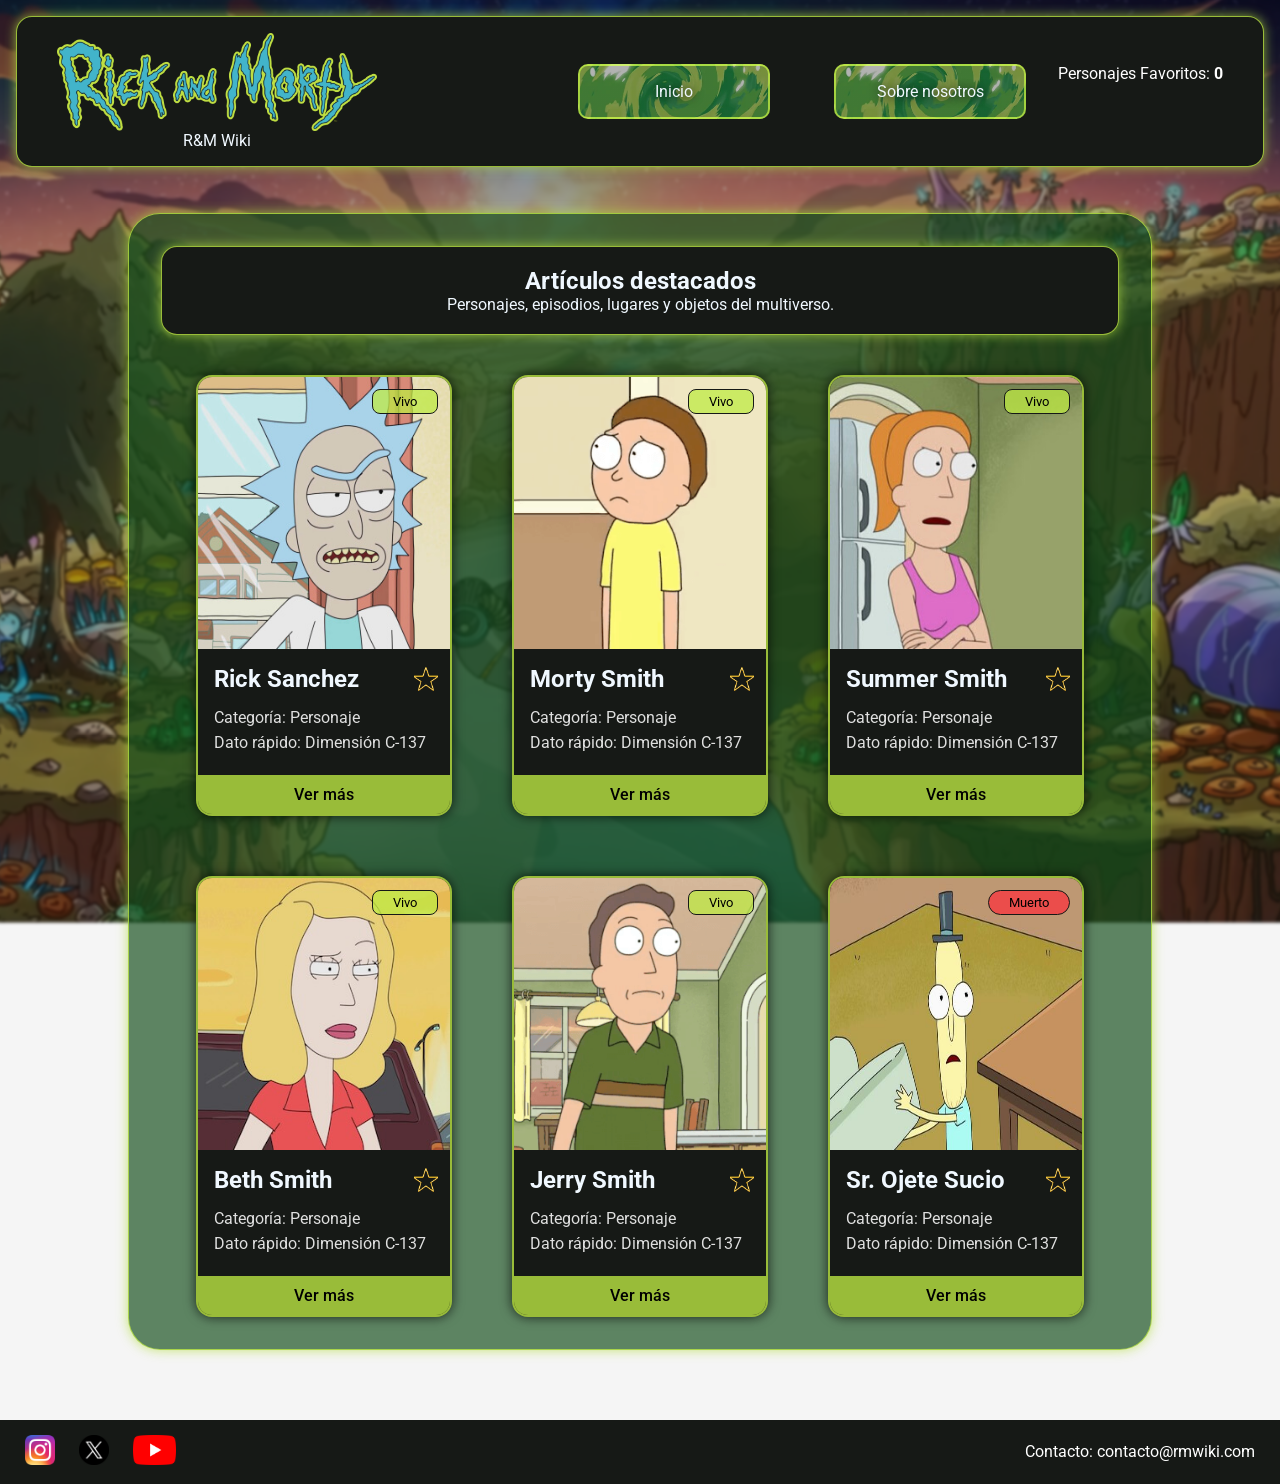
==== index.html @ f997846f "Boton de favoritos estilizado" ====
<!doctype html>
<html lang="es">

<head>
  <meta charset="utf-8" />
  <meta name="viewport" content="width=device-width, initial-scale=1" />
  <title>R&M Wiki | Inicio</title>
  <link rel="stylesheet" href="css/styles.css" />

  <link rel="preconnect" href="https://fonts.googleapis.com">
  <link rel="preconnect" href="https://fonts.gstatic.com" crossorigin>
  <link href="https://fonts.googleapis.com/css2?family=Roboto:wght@300;400;500;700&display=swap" rel="stylesheet">
</head>

<body>
  <header class="site-header">
    <a class="brand" href="index.html">
      <img class="brand__logo" src="media/logo.png">
      <span class="brand__name">R&M Wiki</span>
    </a>

    <nav class="site-nav">
      <a class="site-nav__link" href="index.html">Inicio</a>
      <a class="site-nav__link" href="sobre_nosotros.html">Sobre nosotros</a>
      <p class="contador">Personajes Favoritos: <strong id="contador-favoritos">0</strong></p>
    </nav>
  </header>

  <main class="container">
    <section class="page-hero">
      <h1 class="page-hero__title">Artículos destacados</h1>
      <p class="page-hero__subtitle">Personajes, episodios, lugares y objetos del multiverso.</p>
    </section>

    <section class="grid">
      <!-- TARJETA (1 ejemplo). Duplicar hasta tener 5 -->
      <article class="card">
        <div class="card_header">
          <img class="card__img" src="../media/1.jpeg" alt="Imagen del artículo" />
          <p class="vivo">Vivo</p>
        </div>

        <div class="card__body">

          <div class="card_body_header">
            <h2 class="card__title">Rick Sanchez</h2>
            <button class="btn-favo" type="button"></button>
          </div>
          <p class=" card__meta">Categoría: Personaje</p>
          <p class="card__meta">Dato rápido: Dimensión C-137</p>

          <a class="btn btn-detalle" href="detalle.html" data-id="1">Ver más</a>
        </div>
      </article>

      <article class="card">
        <div class="card_header">
          <img class="card__img" src="../media/2.png" alt="Imagen del artículo" />
          <p class="vivo">Vivo</p>
        </div>

        <div class="card__body">

          <div class="card_body_header">
            <h2 class="card__title">Morty Smith</h2>
            <button class="btn-favo" type="button"></button>
          </div>

          <p class="card__meta">Categoría: Personaje</p>
          <p class="card__meta">Dato rápido: Dimensión C-137</p>

          <a class="btn btn-detalle" href="detalle.html" data-id="2">Ver más</a>
        </div>
      </article>

      <article class="card">
        <div class="card_header">
          <img class="card__img" src="../media/3.jpeg" alt="Imagen del artículo" />
          <p class="vivo">Vivo</p>
        </div>
        <div class="card__body">

          <div class="card_body_header">
            <h2 class="card__title">Summer Smith</h2>
            <button class="btn-favo" type="button"></button>
          </div>
          <p class="card__meta">Categoría: Personaje</p>
          <p class="card__meta">Dato rápido: Dimensión C-137</p>

          <a class="btn btn-detalle" href="detalle.html" data-id="3">Ver más</a>
        </div>
      </article>

      <article class="card">
        <div class="card_header">
          <img class="card__img" src="../media/4.jpeg" alt="Imagen del artículo" />
          <p class="vivo">Vivo</p>
        </div>
        <div class="card__body">

          <div class="card_body_header">
            <h2 class="card__title">Beth Smith</h2>
            <button class="btn-favo" type="button"></button>
          </div>
          <p class="card__meta">Categoría: Personaje</p>
          <p class="card__meta">Dato rápido: Dimensión C-137</p>

          <a class="btn btn-detalle" href="detalle.html" data-id="4">Ver más</a>
        </div>
      </article>

      <article class="card">
        <div class="card_header">
          <img class="card__img" src="../media/5.png" alt="Imagen del artículo" />
          <p class="vivo">Vivo</p>
        </div>

        <div class="card__body">

          <div class="card_body_header">
            <h2 class="card__title">Jerry Smith</h2>
            <button class="btn-favo" type="button"></button>
          </div>
          <p class="card__meta">Categoría: Personaje</p>
          <p class="card__meta">Dato rápido: Dimensión C-137</p>

          <a class="btn btn-detalle" href="detalle.html" data-id="5">Ver más</a>
        </div>
      </article>

      <article class="card">
        <div class="card_header">
          <img class="card__img" src="../media/6.jpg" alt="Imagen del artículo" />
          <p class="muerto">Muerto</p>
        </div>

        <div class="card__body">

          <div class="card_body_header">
            <h2 class="card__title">Sr. Ojete Sucio</h2>
            <button class="btn-favo" type="button"></button>
          </div>
          <p class="card__meta">Categoría: Personaje</p>
          <p class="card__meta">Dato rápido: Dimensión C-137</p>

          <a class="btn btn-detalle" href="detalle.html" data-id="6">Ver más</a>
        </div>
      </article>
    </section>
  </main>

  <footer class="site-footer">
    <div class="site-footer__links">
      <a href="https://instagram.com/rmwiki" class="site-footer__link">
        <img src="media/instagram.png" alt="Instagram">
      </a>
      <a href="#" class="site-footer__link">
        <img src="media/x.png" alt="X">
      </a>
      <a href="https://youtube.com/rmwiki" class="site-footer__link">
        <img src="media/youtube.png" alt="YouTube">
      </a>
    </div>
    <a class="site-footer__text" href="mailto:contacto@rmwiki.com">Contacto: contacto@rmwiki.com</a>
  </footer>
  <script src="script.js"></script>

</body>

</html>
---- css/styles.css ----
/* =========================
    ESTILOS GENERALES
   ========================= */

* {
  margin: 0;
  padding: 0;
  box-sizing: border-box;
}

body {
  display: flex;
  flex-direction: column;

  font-family: 'Roboto', sans-serif;
  background: #f5f5f5;
  color: aliceblue;
}

body::before {
  /* TODO: Aprender que son las 3 propiedades abajo */
  content: "";
  position: fixed;
  inset: 0;
  z-index: -1;

  background-image: linear-gradient(rgba(0, 0, 0, 0.35), rgba(0, 0, 0, 0.35)),
    url("../media/bg-2.jpg");

  background-size: cover;
  background-position: center;

  filter: blur(1.5px);
  transform: scale(1.05);
}

html,
body {
  height: 100%;
}

main {
  flex: 1;
}

.container {
  width: 80%;
  margin: 30px auto;
  background-color: #154e1dad;
  border: 0.1rem solid #bfeb44c6;
  box-shadow: 0px 0px 0.75rem #b4de42bc;

  border-radius: 2rem;
  padding: 2rem;
}

/* =========================
    HEADER / MENU
   ========================= */
.site-header {
  display: flex;
  justify-content: space-between;
  align-items: center;

  background-color: #161916;
  color: white;

  margin: 1rem;
  padding: 1rem 2.5rem;

  border: 0.1rem solid #bfeb44c6;
  box-shadow: 0px 0px 0.75rem #b4de42bc;
  border-radius: 1rem;
}

.brand {
  display: flex;
  flex-direction: column;
  justify-content: center;
  align-items: center;
  text-decoration: none;
  color: aliceblue;

}

.brand__logo:hover {
  transform: rotate(2deg);
}

.brand__logo {
  transition: transform 1s ease;
  width: 20rem;
}

.site-nav {
  display: flex;
  flex-direction: row;

  color: white;
  text-decoration: none;
}

.site-nav a {
  display: flex;
  justify-content: center;

  padding: 1rem 2rem;
  margin-inline: 2rem;
  width: 12rem;

  background-image:
    linear-gradient(rgba(0, 0, 0, 0.3), rgba(0, 0, 0, 0.3)),
    url("../media/portal.png");
  background-size: 18rem;
  background-position: center;
  background-repeat: no-repeat;

  border: 0.15rem solid #bfeb44c6;
  border-radius: 10px;

  color: aliceblue;

  text-decoration: none;
  text-shadow: 1px 1px 10px #161916;

  transition: transform 0.15s ease, background-size 0.8s ease;
}

.site-nav a:hover {
  box-shadow: 0px 0px 0.75rem #b4de42;

  background-size: 25rem;
  transform: scale(1.05);
}

.site-nav a:active {
  transform: scale(1);
}

/* =========================
    INDEX (tarjetas)
   ========================= */
.page-hero {
  display: flex;
  flex-direction: column;
  align-items: center;

  color: aliceblue;
  background-color: #161916;

  border: 0.1rem solid #bfeb44c6;
  box-shadow: 0px 0px 0.75rem #b4de42bc;

  border-radius: 1rem;

  padding: 1.25rem;
  margin-bottom: 2.5rem;
}

.grid {
  display: flex;
  flex-wrap: wrap;
  justify-content: center;

  gap: 60px;
}

.card {
  display: flex;
  overflow: hidden;
  flex-direction: column;

  background: #161916;
  color: aliceblue;

  border: 0.15rem solid #bfeb44c6;
  box-shadow: 0px 0px 0.75rem #000000bc;

  width: 16rem;
  border-radius: 1rem;

  transition: transform 0.3s ease;
}

.card:hover {
  transform: scale(1.01);

}

.card_header {
  display: flex;
  flex-wrap: wrap;
  flex-direction: column;
  align-items: flex-end;
}

.card img {
  width: 100%;
  height: 17rem;

  transition: transform 0.3s ease;
  margin-bottom: 0.25rem;
}

.card h2 {
  margin-inline: 0.25rem;
}

.card:hover img {
  transform: translateY(-14px) scale(1.1);
}

.card__meta {
  line-height: 25px;
  margin-inline: 1rem;

  color: rgba(255, 255, 255, 0.861);
}

.btn {
  display: flex;
  justify-content: center;

  margin-top: 1.25rem;
  padding: 10px 18px;

  background-color: #bfeb44c6;
  color: black;

  text-decoration: none;
  font-weight: 500;

  border: none;

  transition: background-color 0.2s ease, transform 0.25s ease;
}

.btn:hover {
  background-color: #c2ee48;
  box-shadow: 0px 0px 0.5rem #a0c735;

  transform: translateY(-2px) scale(1.1);

  font-weight: 600;
}

.btn:active {
  transform: translateY(0);
}


.card:has(.btn:hover) {
  box-shadow: 0px 0px 0.5rem #a0c735;
  transform: scale(1.02);
}

.vivo {
  position: absolute;

  margin: 0.75rem;
  padding: 0.25rem 1.25rem;

  background-color: #bfeb44bd;
  color: black;
  border: #161916 1px solid;
  border-radius: 0.5rem;

  font-size: small;
}

.muerto {
  position: absolute;

  margin: 0.75rem;
  padding: 0.25rem 1.25rem;

  background-color: #ee4848ee;
  color: black;
  border: #161916 1px solid;
  border-radius: 1rem;

  font-size: small;
}

.card_body_header {
  display: flex;
  flex-direction: row;
  justify-content: space-between;
  align-items: center;

  margin: 0.75rem 0.75rem;

}

.btn-favo {
  padding: 0.75rem;

  background: url("../media/fav-icon.png");
  background-size: contain;
  background-repeat: no-repeat;
  background-position: center;

  text-decoration: none;
  font-weight: 500;

  border: none;

  background-size: cover;
}

@keyframes animacionFlotando {
  to {
    transform: translateY(-4px);
  }
}

.tarjeta-favorito {
  border: 0.15rem solid #a0c735;
  box-shadow: 0px 0px 0.25rem #b4de42;

  animation: animacionFlotando 0.75s infinite alternate linear;
  animation-timing-function: ease-in-out;
}

/* =========================
    DETALLE
   ========================= */

.detail {
  display: flex;
  gap: 3rem;

  border: 0.1rem solid #bfeb44c6;
  box-shadow: 0px 0px 0.5rem #070901bc;

  height: 100%;

  border-radius: 2rem;
  background-color: #161916;
  padding: 2rem;
}

.detail__content {
  display: flex;
  flex-direction: column;
  justify-content: space-evenly;

  background-color: #181a1c;

  width: 100%;
  padding: 2rem;

  border-radius: 1rem;

  border: #a0c735 1px solid;
  box-shadow: 0px 0px 0.25rem #b4de42bc;

  color: aliceblue;
}

.detail img {
  width: auto;
  height: 100%;
  margin-bottom: 20px;

  border-radius: 1rem;

}

.detail h1 {
  margin-bottom: 10px;
}

.detail ul {
  margin-top: 10px;

  list-style: none;
}

.btn_detalle {
  display: flex;
  justify-content: center;

  margin-top: 1.25rem;
  padding: 10px 18px;

  background-color: #bfeb44c6;
  color: black;

  text-decoration: none;
  font-weight: 500;

  border-radius: 16px;
  border: none;

  transition: background-color 0.2s ease, transform 0.25s ease;
}

.btn_detalle:hover {
  background-color: #c2ee48;
  box-shadow: 0px 0px 0.5rem #a0c735;

  transform: translateY(-1px);

  font-weight: 600;
}

.btn_detalle:active {
  transform: translateY(0);
}


/* =========================
    CONTRIBUIR (formulario)
   ========================= */

.form input,
.form select,
.form textarea {
  padding: 8px;
  margin: 10px 0px;

  background-color: #161916;
  color: white;

  border: 1px solid #bfeb44c6;
  border-radius: 6px;
}

.form input:not([type="radio"]),
.form select,
.form textarea {
  width: 100%;
}

.form__radio {
  display: flex;
  align-items: center;
  gap: 10px;
  margin: 0.25rem 1rem;
}

.form__fieldset {
  border: #b4de42 1px solid;
}

.form__legend {
  margin-left: 0.75rem;
}

.form input:focus,
.form select:focus,
.form textarea:focus {
  outline: none;
  border: 1px solid #bfeb44;
  box-shadow: 0 0 6px #bfeb44;
}

/* =========================
    SOBRE NOSOTROS
   ========================= */

.about {
  display: flex;
  flex-direction: column;
  align-items: center;
  justify-content: space-between;

  background-color: #161916;
  border: 0.1rem solid #bfeb44c6;

  height: 100%;
  width: 100%;
  padding: 2rem;

  border: #a0c735 1px solid;
  border-radius: 1rem;
  box-shadow: 0px 0px 1rem #000000be;

  color: aliceblue;
}

.about_intro {
  padding: 1rem;
  width: 100%;
  background-color: #181a1c;
  border: 0.1rem solid #bfeb44c6;
  box-shadow: 0px 0px 0.5rem #b4de42bc;
  border-radius: 1rem;
}

.about__list {
  padding: 1rem;
  margin: 1rem;
  height: 100%;
  width: 100%;
  background-color: #181a1c;

  border: 0.1rem solid #bfeb44c6;
  box-shadow: 0px 0px 0.5rem #b4de42bc;
  border-radius: 1rem;
}

.team {
  padding: 1rem;
  margin: 1rem;
  width: 100%;
  height: 100%;
  background-color: #181a1c;
  border: 0.1rem solid #bfeb44c6;
  box-shadow: 0px 0px 0.5rem #b4de42bc;
  border-radius: 1rem;
}

.about p {
  margin: 1rem;
}

.about ul {
  margin: 2rem;
  list-style: none;
}

/* =========================
    FOOTER
   ========================= */

.site-footer {
  display: flex;
  align-items: center;
  justify-content: space-between;

  background-color: #161916;
  color: white;

  padding: 15px;
  margin-top: 40px;
}

.site-footer a {
  color: white;
  margin: 0 10px;
  text-decoration: none;
}

.site-footer__link img {
  width: auto;
  height: 30px;
}
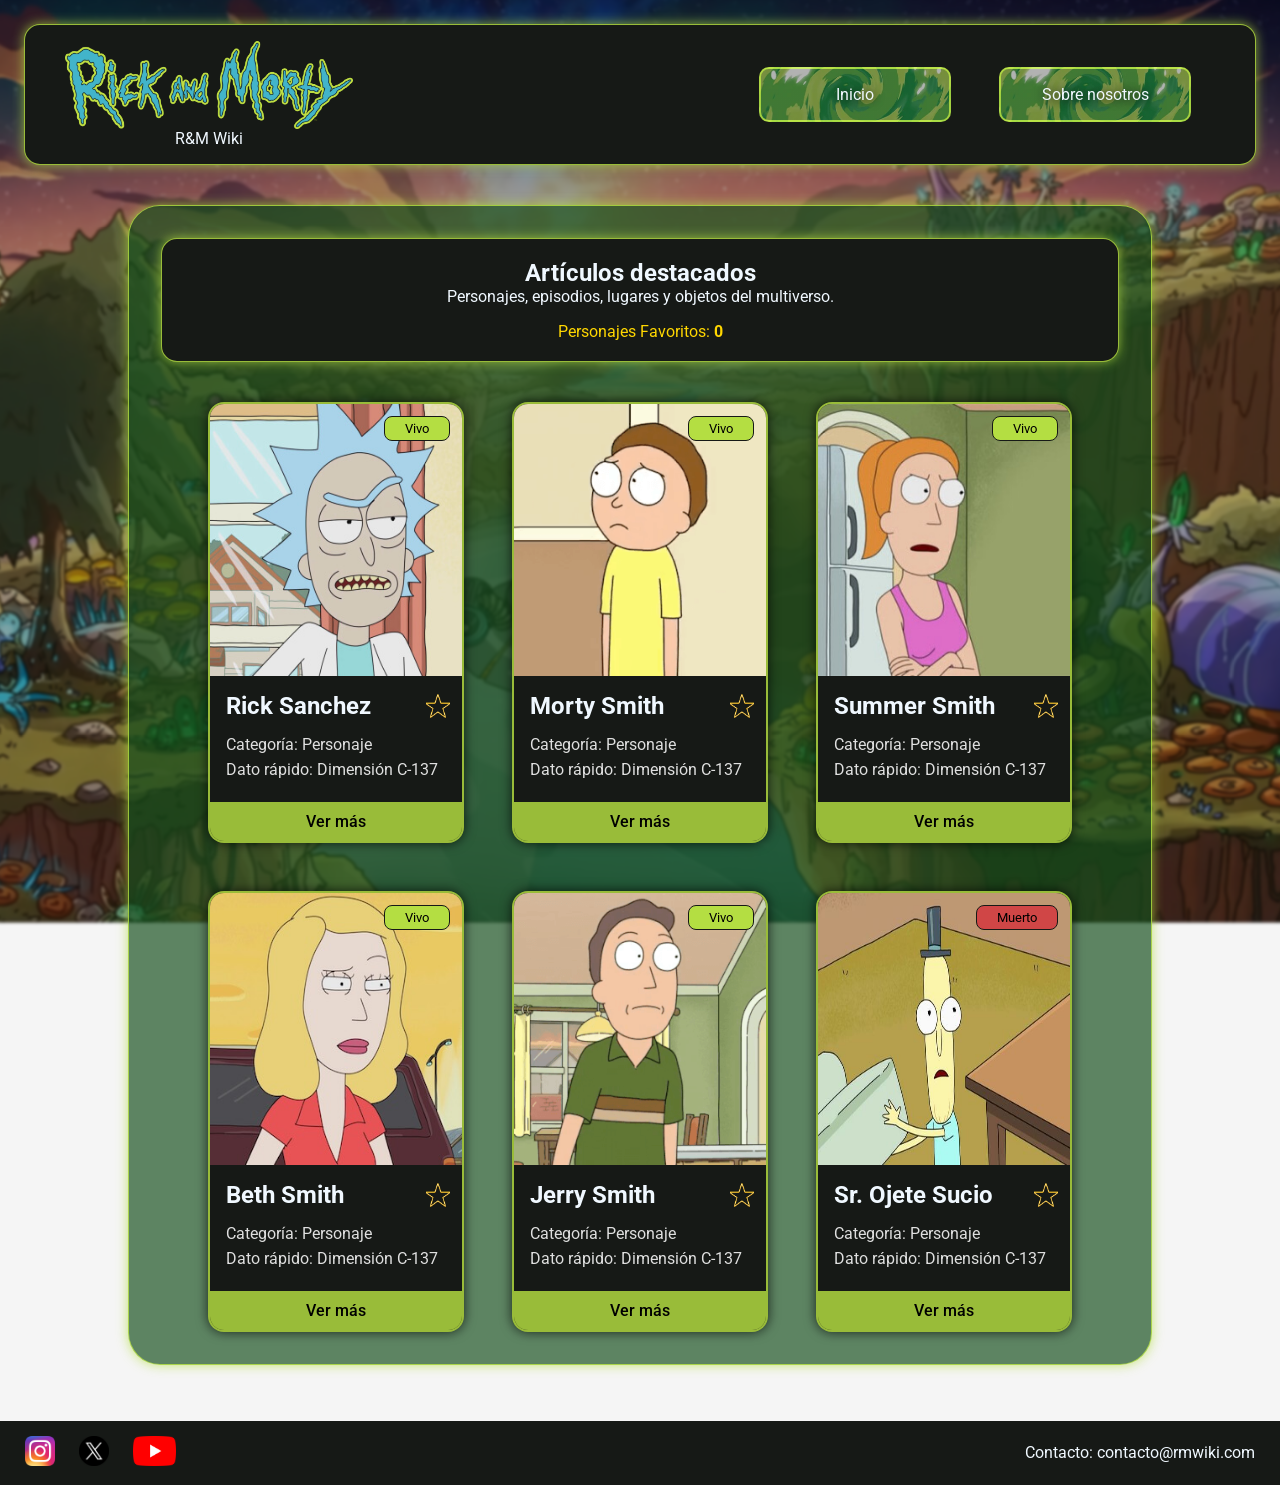
==== commit 8fcc1a1e: "Estilizado contador y mejoras menores de visualizacion + mejor cohesion de colores de texto" ====
--- a/index.html
+++ b/index.html
@@ -22,7 +22,6 @@
     <nav class="site-nav">
       <a class="site-nav__link" href="index.html">Inicio</a>
       <a class="site-nav__link" href="sobre_nosotros.html">Sobre nosotros</a>
-      <p class="contador">Personajes Favoritos: <strong id="contador-favoritos">0</strong></p>
     </nav>
   </header>
 
@@ -30,6 +29,7 @@
     <section class="page-hero">
       <h1 class="page-hero__title">Artículos destacados</h1>
       <p class="page-hero__subtitle">Personajes, episodios, lugares y objetos del multiverso.</p>
+      <p class="contador">Personajes Favoritos: <strong id="contador-favoritos">0</strong></p>
     </section>
 
     <section class="grid">
--- a/css/styles.css
+++ b/css/styles.css
@@ -45,7 +45,7 @@
 
 .container {
   width: 80%;
-  margin: 30px auto;
+  margin: 1rem auto;
   background-color: #154e1dad;
   border: 0.1rem solid #bfeb44c6;
   box-shadow: 0px 0px 0.75rem #b4de42bc;
@@ -63,9 +63,9 @@
   align-items: center;
 
   background-color: #161916;
-  color: white;
-
-  margin: 1rem;
+  color: aliceblue;
+
+  margin: 1.5rem;
   padding: 1rem 2.5rem;
 
   border: 0.1rem solid #bfeb44c6;
@@ -80,7 +80,6 @@
   align-items: center;
   text-decoration: none;
   color: aliceblue;
-
 }
 
 .brand__logo:hover {
@@ -89,14 +88,14 @@
 
 .brand__logo {
   transition: transform 1s ease;
-  width: 20rem;
+  width: 18rem;
 }
 
 .site-nav {
   display: flex;
   flex-direction: row;
 
-  color: white;
+  color: aliceblue;
   text-decoration: none;
 }
 
@@ -105,7 +104,7 @@
   justify-content: center;
 
   padding: 1rem 2rem;
-  margin-inline: 2rem;
+  margin-inline: 1.5rem;
   width: 12rem;
 
   background-image:
@@ -157,12 +156,17 @@
   margin-bottom: 2.5rem;
 }
 
+.contador {
+  margin-top: 1rem;
+  color: gold;
+}
+
 .grid {
   display: flex;
   flex-wrap: wrap;
   justify-content: center;
 
-  gap: 60px;
+  gap: 3rem;
 }
 
 .card {
@@ -250,6 +254,7 @@
 
 
 .card:has(.btn:hover) {
+  border-color: #c2ee48;
   box-shadow: 0px 0px 0.5rem #a0c735;
   transform: scale(1.02);
 }
@@ -260,7 +265,7 @@
   margin: 0.75rem;
   padding: 0.25rem 1.25rem;
 
-  background-color: #bfeb44bd;
+  background-color: #b4de42;
   color: black;
   border: #161916 1px solid;
   border-radius: 0.5rem;
@@ -274,10 +279,10 @@
   margin: 0.75rem;
   padding: 0.25rem 1.25rem;
 
-  background-color: #ee4848ee;
+  background-color: #d04646;
   color: black;
   border: #161916 1px solid;
-  border-radius: 1rem;
+  border-radius: 0.5rem;
 
   font-size: small;
 }
@@ -421,7 +426,7 @@
   margin: 10px 0px;
 
   background-color: #161916;
-  color: white;
+  color: aliceblue;
 
   border: 1px solid #bfeb44c6;
   border-radius: 6px;
@@ -531,14 +536,14 @@
   justify-content: space-between;
 
   background-color: #161916;
-  color: white;
+  color: aliceblue;
 
   padding: 15px;
   margin-top: 40px;
 }
 
 .site-footer a {
-  color: white;
+  color: aliceblue;
   margin: 0 10px;
   text-decoration: none;
 }
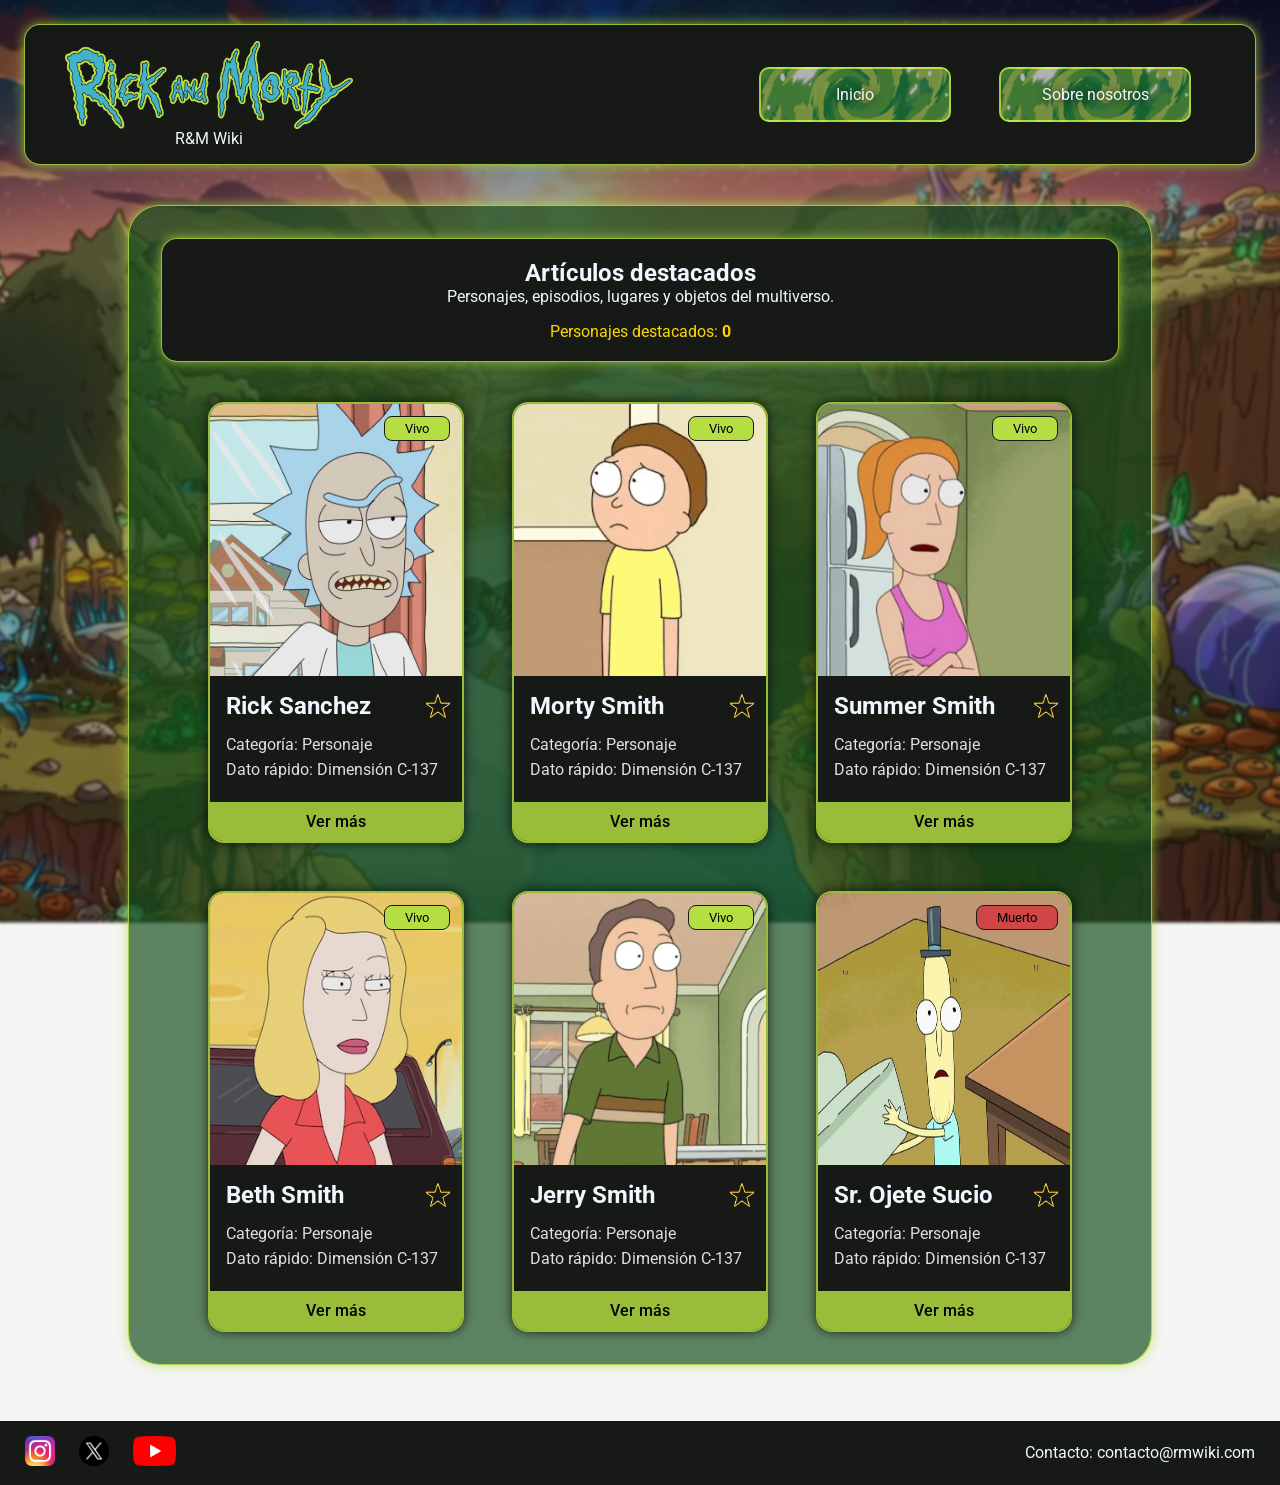
==== commit bffd21a1: "Primer incremento terminado y pulido" ====
--- a/index.html
+++ b/index.html
@@ -29,7 +29,7 @@
     <section class="page-hero">
       <h1 class="page-hero__title">Artículos destacados</h1>
       <p class="page-hero__subtitle">Personajes, episodios, lugares y objetos del multiverso.</p>
-      <p class="contador">Personajes Favoritos: <strong id="contador-favoritos">0</strong></p>
+      <p class="contador">Personajes destacados: <strong id="contador-favoritos">0</strong></p>
     </section>
 
     <section class="grid">
--- a/css/styles.css
+++ b/css/styles.css
@@ -54,6 +54,10 @@
   padding: 2rem;
 }
 
+.container__encogido {
+  width: auto;
+}
+
 /* =========================
     HEADER / MENU
    ========================= */
@@ -83,7 +87,8 @@
 }
 
 .brand__logo:hover {
-  transform: rotate(2deg);
+  animation: animacionGiro 1s infinite alternate ease-in-out;
+
 }
 
 .brand__logo {
@@ -110,7 +115,7 @@
   background-image:
     linear-gradient(rgba(0, 0, 0, 0.3), rgba(0, 0, 0, 0.3)),
     url("../media/portal.png");
-  background-size: 18rem;
+  background-size: 16rem;
   background-position: center;
   background-repeat: no-repeat;
 
@@ -126,13 +131,14 @@
 }
 
 .site-nav a:hover {
-  box-shadow: 0px 0px 0.75rem #b4de42;
-
-  background-size: 25rem;
+  box-shadow: 0px 0px 0.5rem #b4de42;
+
+  background-size: 24rem;
   transform: scale(1.05);
 }
 
 .site-nav a:active {
+  background-size: 14rem;
   transform: scale(1);
 }
 
@@ -188,7 +194,7 @@
 
 .card:hover {
   transform: scale(1.01);
-
+  animation: animacionFlotando 0.75s infinite alternate ease-in-out;
 }
 
 .card_header {
@@ -243,15 +249,14 @@
   background-color: #c2ee48;
   box-shadow: 0px 0px 0.5rem #a0c735;
 
-  transform: translateY(-2px) scale(1.1);
+  transform: translateY(-1px) scale(1.1);
 
   font-weight: 600;
 }
 
 .btn:active {
-  transform: translateY(0);
-}
-
+  transform: translateY(0px);
+}
 
 .card:has(.btn:hover) {
   border-color: #c2ee48;
@@ -319,12 +324,24 @@
   }
 }
 
+@keyframes animacionGiro {
+  to {
+    transform: rotate(2deg);
+  }
+}
+
 .tarjeta-favorito {
-  border: 0.15rem solid #a0c735;
-  box-shadow: 0px 0px 0.25rem #b4de42;
-
-  animation: animacionFlotando 0.75s infinite alternate linear;
-  animation-timing-function: ease-in-out;
+  border: 0.15rem solid gold;
+  box-shadow: 0px 0px 0.25rem gold;
+}
+
+
+.tarjeta-favorito h2 {
+  color: gold;
+}
+
+.tarjeta-favorito .btn {
+  background-color: gold;
 }
 
 /* =========================
@@ -333,6 +350,7 @@
 
 .detail {
   display: flex;
+  flex-direction: column;
   gap: 3rem;
 
   border: 0.1rem solid #bfeb44c6;
@@ -345,7 +363,16 @@
   padding: 2rem;
 }
 
-.detail__content {
+.detail__encogido {
+  width: 24rem;
+}
+
+.detail__top {
+  display: flex;
+  gap: 1.5rem;
+}
+
+.detail__info {
   display: flex;
   flex-direction: column;
   justify-content: space-evenly;
@@ -363,13 +390,14 @@
   color: aliceblue;
 }
 
+.detail__esconder {
+  display: none;
+}
+
 .detail img {
-  width: auto;
-  height: 100%;
-  margin-bottom: 20px;
-
-  border-radius: 1rem;
-
+  width: 25rem;
+  height: 20rem;
+  border-radius: 1rem;
 }
 
 .detail h1 {
@@ -386,8 +414,8 @@
   display: flex;
   justify-content: center;
 
-  margin-top: 1.25rem;
   padding: 10px 18px;
+  margin-top: 1rem;
 
   background-color: #bfeb44c6;
   color: black;
@@ -407,17 +435,63 @@
 
   transform: translateY(-1px);
 
-  font-weight: 600;
+  font-weight: 500;
 }
 
 .btn_detalle:active {
   transform: translateY(0);
 }
 
+#boton_esconder {
+  display: flex;
+  justify-content: center;
+
+  padding: 10px 18px;
+
+  background-color: #bfeb44c6;
+  color: black;
+
+  text-decoration: none;
+  font-weight: 500;
+
+  border-radius: 16px;
+  border: none;
+
+  transition: background-color 0.2s ease, transform 0.25s ease;
+}
+
+#boton_esconder:hover {
+  background-color: #c2ee48;
+  box-shadow: 0px 0px 0.5rem #a0c735;
+
+  transform: translateY(-1px);
+
+  font-weight: 600;
+}
+
+#boton_esconder:active {
+  transform: translateY(2px);
+}
 
 /* =========================
     CONTRIBUIR (formulario)
    ========================= */
+.contribuir {
+  display: flex;
+  flex-direction: column;
+  justify-content: space-between;
+
+  background-color: #161916;
+  border: 0.1rem solid #bfeb44c6;
+
+  padding: 2rem;
+
+  border: #a0c735 1px solid;
+  border-radius: 1rem;
+  box-shadow: 0px 0px 1rem #000000be;
+
+  color: aliceblue;
+}
 
 .form input,
 .form select,
@@ -474,56 +548,97 @@
   background-color: #161916;
   border: 0.1rem solid #bfeb44c6;
 
-  height: 100%;
-  width: 100%;
-  padding: 2rem;
+  padding: 2.5rem;
 
   border: #a0c735 1px solid;
   border-radius: 1rem;
   box-shadow: 0px 0px 1rem #000000be;
 
   color: aliceblue;
+}
+
+.about__title {
+  margin-bottom: 1rem;
 }
 
 .about_intro {
   padding: 1rem;
+  background-color: #181a1c;
+  border: 0.1rem solid #bfeb44c6;
+  box-shadow: 0px 0px 0.5rem #b4de42bc;
+  border-radius: 1rem;
+
   width: 100%;
-  background-color: #181a1c;
-  border: 0.1rem solid #bfeb44c6;
-  box-shadow: 0px 0px 0.5rem #b4de42bc;
-  border-radius: 1rem;
 }
 
 .about__list {
   padding: 1rem;
-  margin: 1rem;
-  height: 100%;
   width: 100%;
+
   background-color: #181a1c;
-
-  border: 0.1rem solid #bfeb44c6;
   box-shadow: 0px 0px 0.5rem #b4de42bc;
-  border-radius: 1rem;
+
+  border: 0.1rem solid #bfeb44c6;
+  border-radius: 1rem;
+}
+
+.about__list ol {
+  list-style-type: decimal;
+  list-style-position: inside;
+
 }
 
 .team {
+  display: flex;
+  flex-direction: column;
+  align-items: center;
+
   padding: 1rem;
-  margin: 1rem;
+  margin-top: 2rem;
+
   width: 100%;
   height: 100%;
+
   background-color: #181a1c;
-  border: 0.1rem solid #bfeb44c6;
   box-shadow: 0px 0px 0.5rem #b4de42bc;
+
+  border: 0.1rem solid #bfeb44c6;
+  border-radius: 1rem;
+}
+
+.about__subtitle {
+  margin-bottom: 1rem;
+}
+
+.team__members {
+  display: flex;
+  flex-wrap: wrap;
+  flex-direction: row;
+  justify-content: center;
+  gap: 5rem;
+  margin: 1rem;
+  animation: animacionFlotando 1s infinite alternate linear;
+
+}
+
+.team__member {
+  display: flex;
+  flex-direction: column;
+  align-items: center;
+
+  width: 12rem;
+
+
+  background: #161916;
+
+  border: 0.15rem solid #bfeb44c6;
+  box-shadow: 0px 0px 0.75rem #000000bc;
+
   border-radius: 1rem;
 }
 
 .about p {
   margin: 1rem;
-}
-
-.about ul {
-  margin: 2rem;
-  list-style: none;
 }
 
 /* =========================
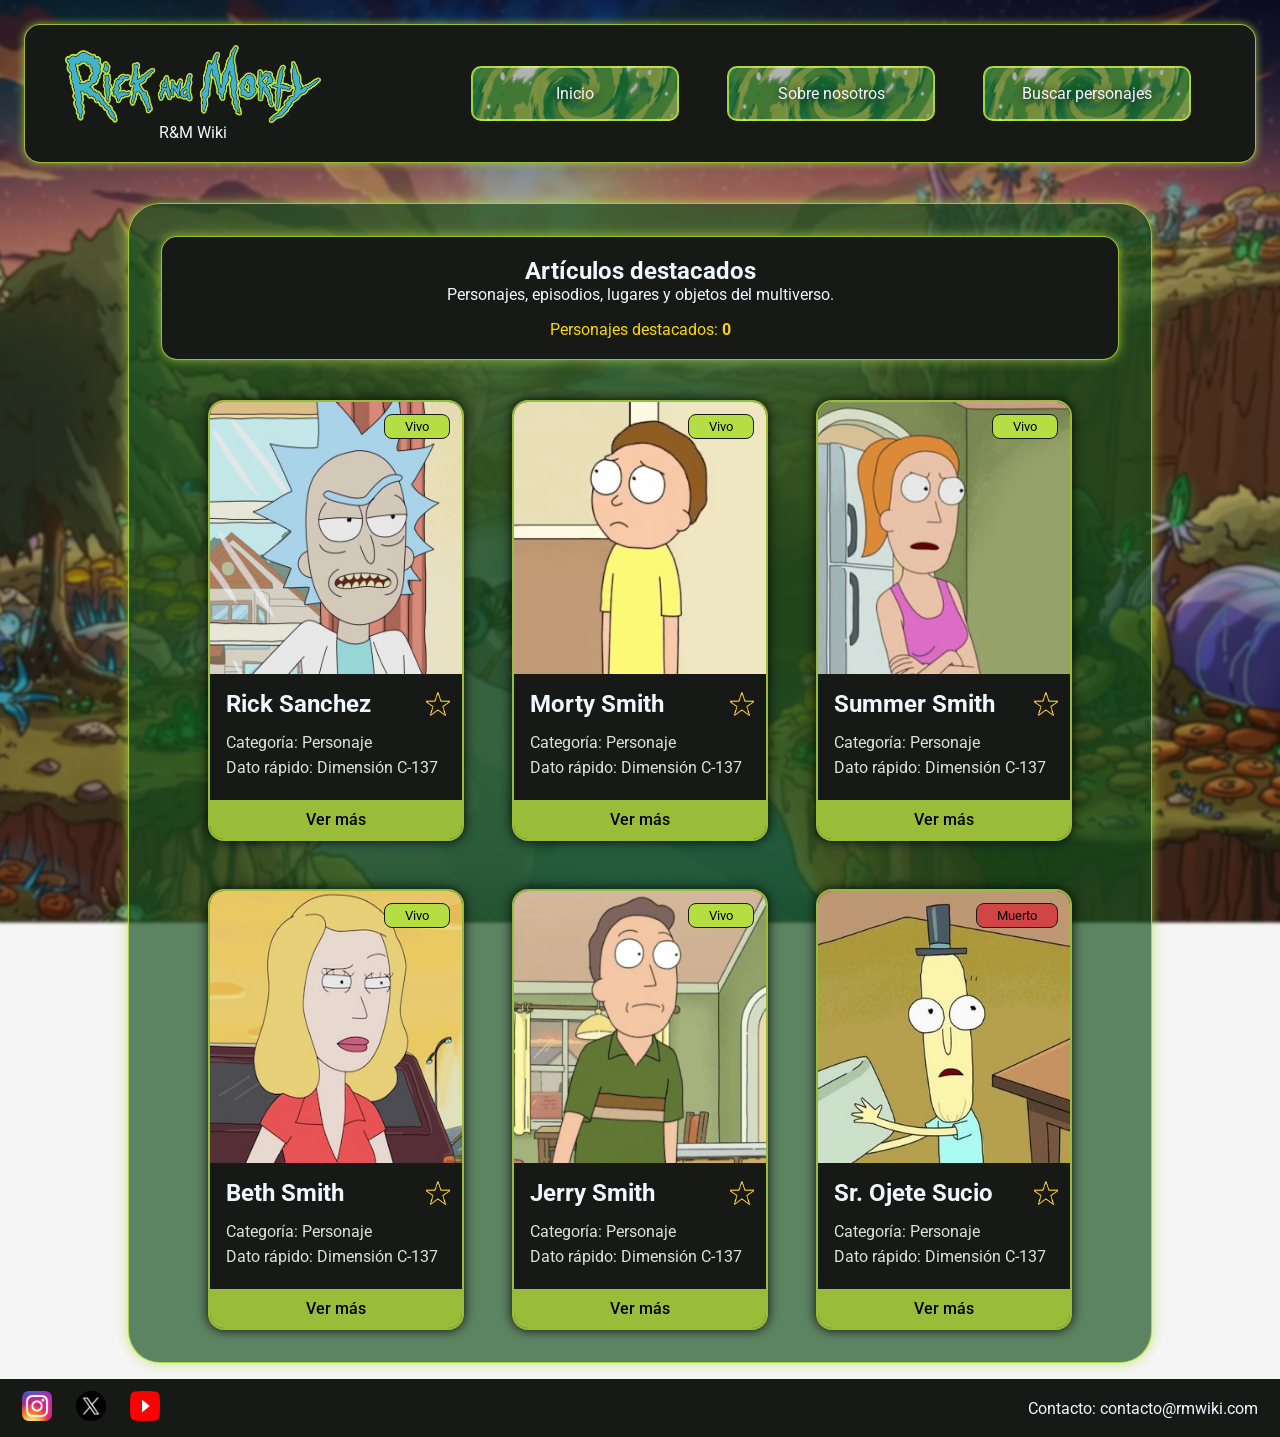
==== commit cfdde8f2: "Implementada nueva página y adaptados headers" ====
--- a/index.html
+++ b/index.html
@@ -22,6 +22,7 @@
     <nav class="site-nav">
       <a class="site-nav__link" href="index.html">Inicio</a>
       <a class="site-nav__link" href="sobre_nosotros.html">Sobre nosotros</a>
+      <a class="site-nav__link" href="buscar_personaje.html">Buscar personajes</a>
     </nav>
   </header>
 
--- a/css/styles.css
+++ b/css/styles.css
@@ -18,7 +18,6 @@
 }
 
 body::before {
-  /* TODO: Aprender que son las 3 propiedades abajo */
   content: "";
   position: fixed;
   inset: 0;
@@ -48,6 +47,8 @@
   margin: 1rem auto;
   background-color: #154e1dad;
   border: 0.1rem solid #bfeb44c6;
+
+  /* box-shadow: 0px 0px 4rem #000000; */
   box-shadow: 0px 0px 0.75rem #b4de42bc;
 
   border-radius: 2rem;
@@ -55,7 +56,7 @@
 }
 
 .container__encogido {
-  width: auto;
+  width: fit-content;
 }
 
 /* =========================
@@ -70,10 +71,10 @@
   color: aliceblue;
 
   margin: 1.5rem;
-  padding: 1rem 2.5rem;
-
-  border: 0.1rem solid #bfeb44c6;
-  box-shadow: 0px 0px 0.75rem #b4de42bc;
+  padding: 1.25rem 2.5rem;
+
+  border: 0.1rem solid #bfeb44c6;
+  box-shadow: 0px 0px 0.5rem #b4de42bc;
   border-radius: 1rem;
 }
 
@@ -87,13 +88,12 @@
 }
 
 .brand__logo:hover {
-  animation: animacionGiro 1s infinite alternate ease-in-out;
+  animation: animacionGiro 2s infinite alternate ease-in-out;
 
 }
 
 .brand__logo {
-  transition: transform 1s ease;
-  width: 18rem;
+  width: 16rem;
 }
 
 .site-nav {
@@ -110,7 +110,7 @@
 
   padding: 1rem 2rem;
   margin-inline: 1.5rem;
-  width: 12rem;
+  width: 13rem;
 
   background-image:
     linear-gradient(rgba(0, 0, 0, 0.3), rgba(0, 0, 0, 0.3)),
@@ -184,7 +184,7 @@
   color: aliceblue;
 
   border: 0.15rem solid #bfeb44c6;
-  box-shadow: 0px 0px 0.75rem #000000bc;
+  box-shadow: 0px 0px 0.75rem #000000e8;
 
   width: 16rem;
   border-radius: 1rem;
@@ -193,7 +193,6 @@
 }
 
 .card:hover {
-  transform: scale(1.01);
   animation: animacionFlotando 0.75s infinite alternate ease-in-out;
 }
 
@@ -261,7 +260,6 @@
 .card:has(.btn:hover) {
   border-color: #c2ee48;
   box-shadow: 0px 0px 0.5rem #a0c735;
-  transform: scale(1.02);
 }
 
 .vivo {
@@ -320,13 +318,21 @@
 
 @keyframes animacionFlotando {
   to {
-    transform: translateY(-4px);
+    transform: translateY(-5px);
   }
 }
 
 @keyframes animacionGiro {
+  from {
+    transform: rotate(0deg);
+  }
+
+  50% {
+    transform: rotate(-2deg) scale(1.03);
+  }
+
   to {
-    transform: rotate(2deg);
+    transform: rotate(0deg);
   }
 }
 
@@ -353,6 +359,8 @@
   flex-direction: column;
   gap: 3rem;
 
+  min-height: auto;
+
   border: 0.1rem solid #bfeb44c6;
   box-shadow: 0px 0px 0.5rem #070901bc;
 
@@ -360,11 +368,11 @@
 
   border-radius: 2rem;
   background-color: #161916;
-  padding: 2rem;
+  padding: 3rem 2rem;
 }
 
 .detail__encogido {
-  width: 24rem;
+  width: 29rem;
 }
 
 .detail__top {
@@ -395,8 +403,8 @@
 }
 
 .detail img {
-  width: 25rem;
-  height: 20rem;
+  width: 30rem;
+  height: 25rem;
   border-radius: 1rem;
 }
 
@@ -442,11 +450,13 @@
   transform: translateY(0);
 }
 
-#boton_esconder {
+.boton__largo {
   display: flex;
   justify-content: center;
 
   padding: 10px 18px;
+
+  width: 100%;
 
   background-color: #bfeb44c6;
   color: black;
@@ -460,7 +470,7 @@
   transition: background-color 0.2s ease, transform 0.25s ease;
 }
 
-#boton_esconder:hover {
+.boton__largo:hover {
   background-color: #c2ee48;
   box-shadow: 0px 0px 0.5rem #a0c735;
 
@@ -469,7 +479,7 @@
   font-weight: 600;
 }
 
-#boton_esconder:active {
+.boton__largo:active {
   transform: translateY(2px);
 }
 
@@ -498,33 +508,13 @@
 .form textarea {
   padding: 8px;
   margin: 10px 0px;
+  width: 100%;
 
   background-color: #161916;
   color: aliceblue;
 
   border: 1px solid #bfeb44c6;
   border-radius: 6px;
-}
-
-.form input:not([type="radio"]),
-.form select,
-.form textarea {
-  width: 100%;
-}
-
-.form__radio {
-  display: flex;
-  align-items: center;
-  gap: 10px;
-  margin: 0.25rem 1rem;
-}
-
-.form__fieldset {
-  border: #b4de42 1px solid;
-}
-
-.form__legend {
-  margin-left: 0.75rem;
 }
 
 .form input:focus,
@@ -535,6 +525,58 @@
   box-shadow: 0 0 6px #bfeb44;
 }
 
+.form__radio {
+  display: flex;
+  align-items: center;
+  gap: 10px;
+  margin: 1rem 1.5rem;
+
+  width: 4rem;
+}
+
+.form__fieldset {
+  border: #b4de42 1px solid;
+}
+
+.form__legend {
+  margin-left: 1rem;
+}
+
+.btn_form {
+  display: flex;
+  justify-content: center;
+  align-items: center;
+
+  width: 100%;
+  height: 2.75rem;
+  margin-top: 2rem;
+
+
+  background-color: #bfeb44c6;
+  color: black;
+
+  text-decoration: none;
+  font-size: 1.25rem;
+  font-weight: 600;
+
+  border-radius: 16px;
+  border: none;
+
+  transition: background-color 0.2s ease, transform 0.2s ease;
+}
+
+.btn_form:hover {
+  background-color: #c2ee48;
+  box-shadow: 0px 0px 0.5rem #a0c735;
+
+  transform: translateY(-5px);
+
+}
+
+.btn_form:active {
+  transform: translateY(0);
+}
+
 /* =========================
     SOBRE NOSOTROS
    ========================= */
@@ -585,7 +627,10 @@
 .about__list ol {
   list-style-type: decimal;
   list-style-position: inside;
-
+}
+
+li {
+  margin-block: 0.75rem;
 }
 
 .team {
@@ -628,7 +673,6 @@
 
   width: 12rem;
 
-
   background: #161916;
 
   border: 0.15rem solid #bfeb44c6;
@@ -653,17 +697,23 @@
   background-color: #161916;
   color: aliceblue;
 
-  padding: 15px;
-  margin-top: 40px;
+  padding: 0.75rem;
 }
 
 .site-footer a {
   color: aliceblue;
+  margin: 0 10px;
+  text-decoration: none;
+}
+
+.site-footer a:hover {
+  color: #a0c735;
   margin: 0 10px;
   text-decoration: none;
 }
 
 .site-footer__link img {
   width: auto;
+  width: 30px;
   height: 30px;
 }
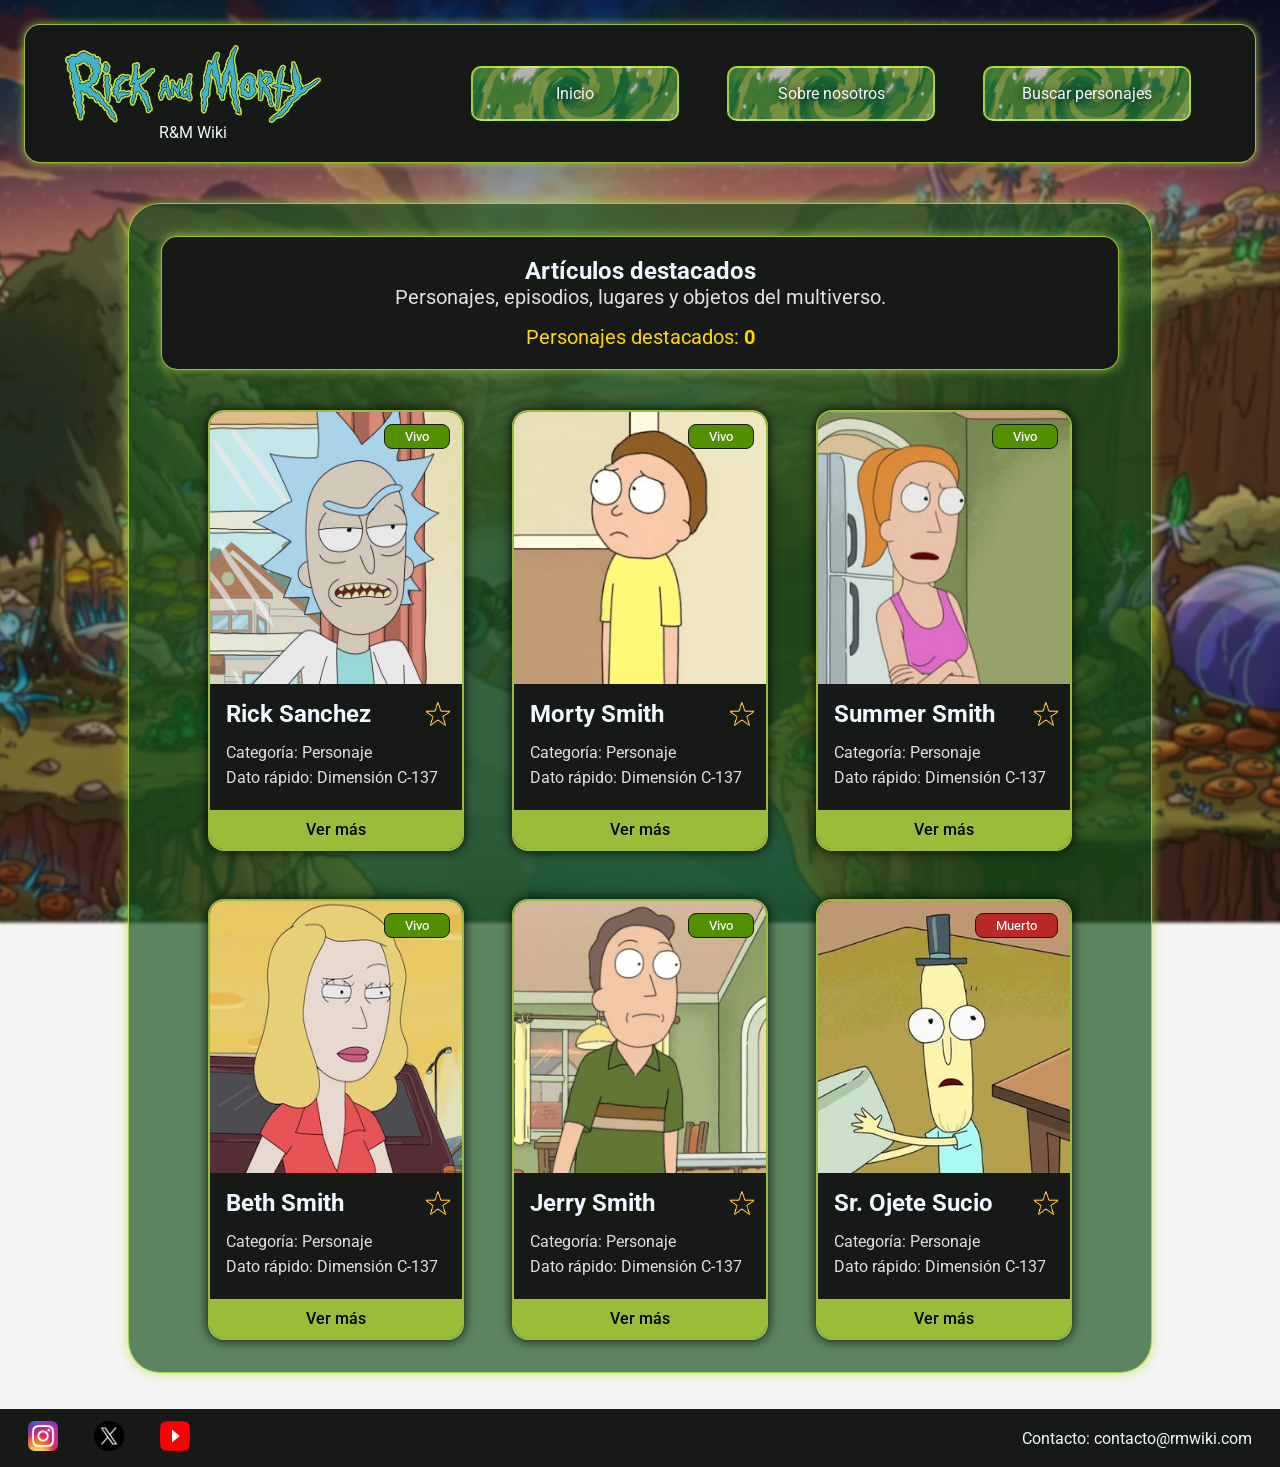
==== commit 08128041: "Varias mejoras visuales" ====
--- a/index.html
+++ b/index.html
@@ -38,7 +38,7 @@
       <article class="card">
         <div class="card_header">
           <img class="card__img" src="../media/1.jpeg" alt="Imagen del artículo" />
-          <p class="vivo">Vivo</p>
+          <p class="etiqueta vivo">Vivo</p>
         </div>
 
         <div class="card__body">
@@ -57,7 +57,7 @@
       <article class="card">
         <div class="card_header">
           <img class="card__img" src="../media/2.png" alt="Imagen del artículo" />
-          <p class="vivo">Vivo</p>
+          <p class="etiqueta vivo">Vivo</p>
         </div>
 
         <div class="card__body">
@@ -77,7 +77,7 @@
       <article class="card">
         <div class="card_header">
           <img class="card__img" src="../media/3.jpeg" alt="Imagen del artículo" />
-          <p class="vivo">Vivo</p>
+          <p class="etiqueta vivo">Vivo</p>
         </div>
         <div class="card__body">
 
@@ -95,7 +95,7 @@
       <article class="card">
         <div class="card_header">
           <img class="card__img" src="../media/4.jpeg" alt="Imagen del artículo" />
-          <p class="vivo">Vivo</p>
+          <p class="etiqueta vivo">Vivo</p>
         </div>
         <div class="card__body">
 
@@ -113,7 +113,7 @@
       <article class="card">
         <div class="card_header">
           <img class="card__img" src="../media/5.png" alt="Imagen del artículo" />
-          <p class="vivo">Vivo</p>
+          <p class="etiqueta vivo">Vivo</p>
         </div>
 
         <div class="card__body">
@@ -132,7 +132,7 @@
       <article class="card">
         <div class="card_header">
           <img class="card__img" src="../media/6.jpg" alt="Imagen del artículo" />
-          <p class="muerto">Muerto</p>
+          <p class="etiqueta muerto">Muerto</p>
         </div>
 
         <div class="card__body">
--- a/css/styles.css
+++ b/css/styles.css
@@ -6,6 +6,8 @@
   margin: 0;
   padding: 0;
   box-sizing: border-box;
+
+  scrollbar-color: #619f2b63 lightgreen;
 }
 
 body {
@@ -162,8 +164,14 @@
   margin-bottom: 2.5rem;
 }
 
+.page-hero__subtitle {
+  font-size: 1.25rem;
+  color: rgba(255, 255, 255, 0.861);
+}
+
 .contador {
   margin-top: 1rem;
+  font-size: 1.25rem;
   color: gold;
 }
 
@@ -262,32 +270,28 @@
   box-shadow: 0px 0px 0.5rem #a0c735;
 }
 
-.vivo {
+.etiqueta {
   position: absolute;
 
   margin: 0.75rem;
   padding: 0.25rem 1.25rem;
 
-  background-color: #b4de42;
-  color: black;
+  font-weight: 450;
+
+  color: #ffffff;
   border: #161916 1px solid;
   border-radius: 0.5rem;
 
   font-size: small;
 }
 
+.vivo {
+  background-color: #529001;
+
+}
+
 .muerto {
-  position: absolute;
-
-  margin: 0.75rem;
-  padding: 0.25rem 1.25rem;
-
-  background-color: #d04646;
-  color: black;
-  border: #161916 1px solid;
-  border-radius: 0.5rem;
-
-  font-size: small;
+  background-color: #bb2828;
 }
 
 .card_body_header {
@@ -372,7 +376,7 @@
 }
 
 .detail__encogido {
-  width: 29rem;
+  width: fit-content;
 }
 
 .detail__top {
@@ -403,7 +407,7 @@
 }
 
 .detail img {
-  width: 30rem;
+  width: 25rem;
   height: 25rem;
   border-radius: 1rem;
 }
@@ -474,13 +478,13 @@
   background-color: #c2ee48;
   box-shadow: 0px 0px 0.5rem #a0c735;
 
-  transform: translateY(-1px);
+  transform: translateY(-2px);
 
   font-weight: 600;
 }
 
 .boton__largo:active {
-  transform: translateY(2px);
+  transform: translateY(0px);
 }
 
 /* =========================
@@ -592,30 +596,26 @@
 
   padding: 2.5rem;
 
-  border: #a0c735 1px solid;
   border-radius: 1rem;
   box-shadow: 0px 0px 1rem #000000be;
 
   color: aliceblue;
 }
 
+.about__text {
+  font-size: 1.25rem;
+}
+
 .about__title {
-  margin-bottom: 1rem;
-}
-
-.about_intro {
-  padding: 1rem;
-  background-color: #181a1c;
-  border: 0.1rem solid #bfeb44c6;
-  box-shadow: 0px 0px 0.5rem #b4de42bc;
-  border-radius: 1rem;
-
+  margin-bottom: 0.5rem;
+  color: rgba(255, 255, 255, 0.861);
+}
+
+.about__list {
+  padding: 1.25rem;
   width: 100%;
-}
-
-.about__list {
-  padding: 1rem;
-  width: 100%;
+
+  font-size: 1.25rem;
 
   background-color: #181a1c;
   box-shadow: 0px 0px 0.5rem #b4de42bc;
@@ -630,7 +630,7 @@
 }
 
 li {
-  margin-block: 0.75rem;
+  margin-block: 1rem;
 }
 
 .team {
@@ -638,7 +638,7 @@
   flex-direction: column;
   align-items: center;
 
-  padding: 1rem;
+  padding: 3rem 1rem;
   margin-top: 2rem;
 
   width: 100%;
@@ -663,7 +663,6 @@
   gap: 5rem;
   margin: 1rem;
   animation: animacionFlotando 1s infinite alternate linear;
-
 }
 
 .team__member {
@@ -684,6 +683,109 @@
 .about p {
   margin: 1rem;
 }
+
+/* =========================
+    BUSCAR PERSONAJES
+   ========================= */
+
+.busqueda {
+  display: flex;
+  flex-direction: column;
+  gap: 1rem;
+
+  border: 0.1rem solid #bfeb44c6;
+  box-shadow: 0px 0px 0.5rem #070901bc;
+
+  height: 40.5rem;
+
+  border-radius: 2rem;
+  background-color: #161916;
+  padding: 1.5rem 2rem;
+}
+
+.busqueda__titulo {
+  text-align: center;
+  white-space: nowrap;
+}
+
+.busqueda__imagen {
+  margin: 1rem;
+  height: 15rem;
+  width: 15rem;
+}
+
+.busqueda__info {
+  display: flex;
+  flex-direction: column;
+  justify-content: space-evenly;
+  align-items: center;
+
+  background-color: #181a1c;
+
+  width: fit-content;
+  min-width: auto;
+  padding: 2rem;
+  gap: 0.25rem;
+
+  border-radius: 1rem;
+
+  border: #a0c735 1px solid;
+  box-shadow: 0px 0px 0.25rem #b4de42bc;
+
+  color: aliceblue;
+}
+
+#error-busqueda {
+  color: lightcoral;
+  font-weight: 600;
+  font-size: 0.85rem;
+}
+
+.aleatorio {
+  display: flex;
+  flex-direction: column;
+  align-items: center;
+
+  background-color: #161916;
+  margin-top: 1rem;
+}
+
+.aleatorio h2 {
+  margin-bottom: 1rem;
+}
+
+.episodios {
+  min-width: 27rem;
+  margin-left: 2rem;
+  padding-inline: 1rem;
+  overflow-x: auto;
+}
+
+.episodios li {
+  margin: 0rem;
+}
+
+.buscador {
+  display: flex;
+  flex-direction: row;
+}
+
+.container__busqueda {
+  display: flex;
+  flex-direction: column;
+}
+
+.episodios h2 {
+  position: absolute;
+  margin-bottom: 1.5rem;
+  background-color: #161916b1;
+  box-shadow: 0px 0px 2rem #161916;
+}
+
+#resultado-episodios {
+  margin-top: 3.50rem;
+}
+
 
 /* =========================
     FOOTER
@@ -697,23 +799,22 @@
   background-color: #161916;
   color: aliceblue;
 
+  margin-top: 1.25rem;
   padding: 0.75rem;
 }
 
 .site-footer a {
   color: aliceblue;
-  margin: 0 10px;
+  margin: 0 1rem;
   text-decoration: none;
 }
 
 .site-footer a:hover {
   color: #a0c735;
-  margin: 0 10px;
   text-decoration: none;
 }
 
 .site-footer__link img {
-  width: auto;
   width: 30px;
   height: 30px;
 }
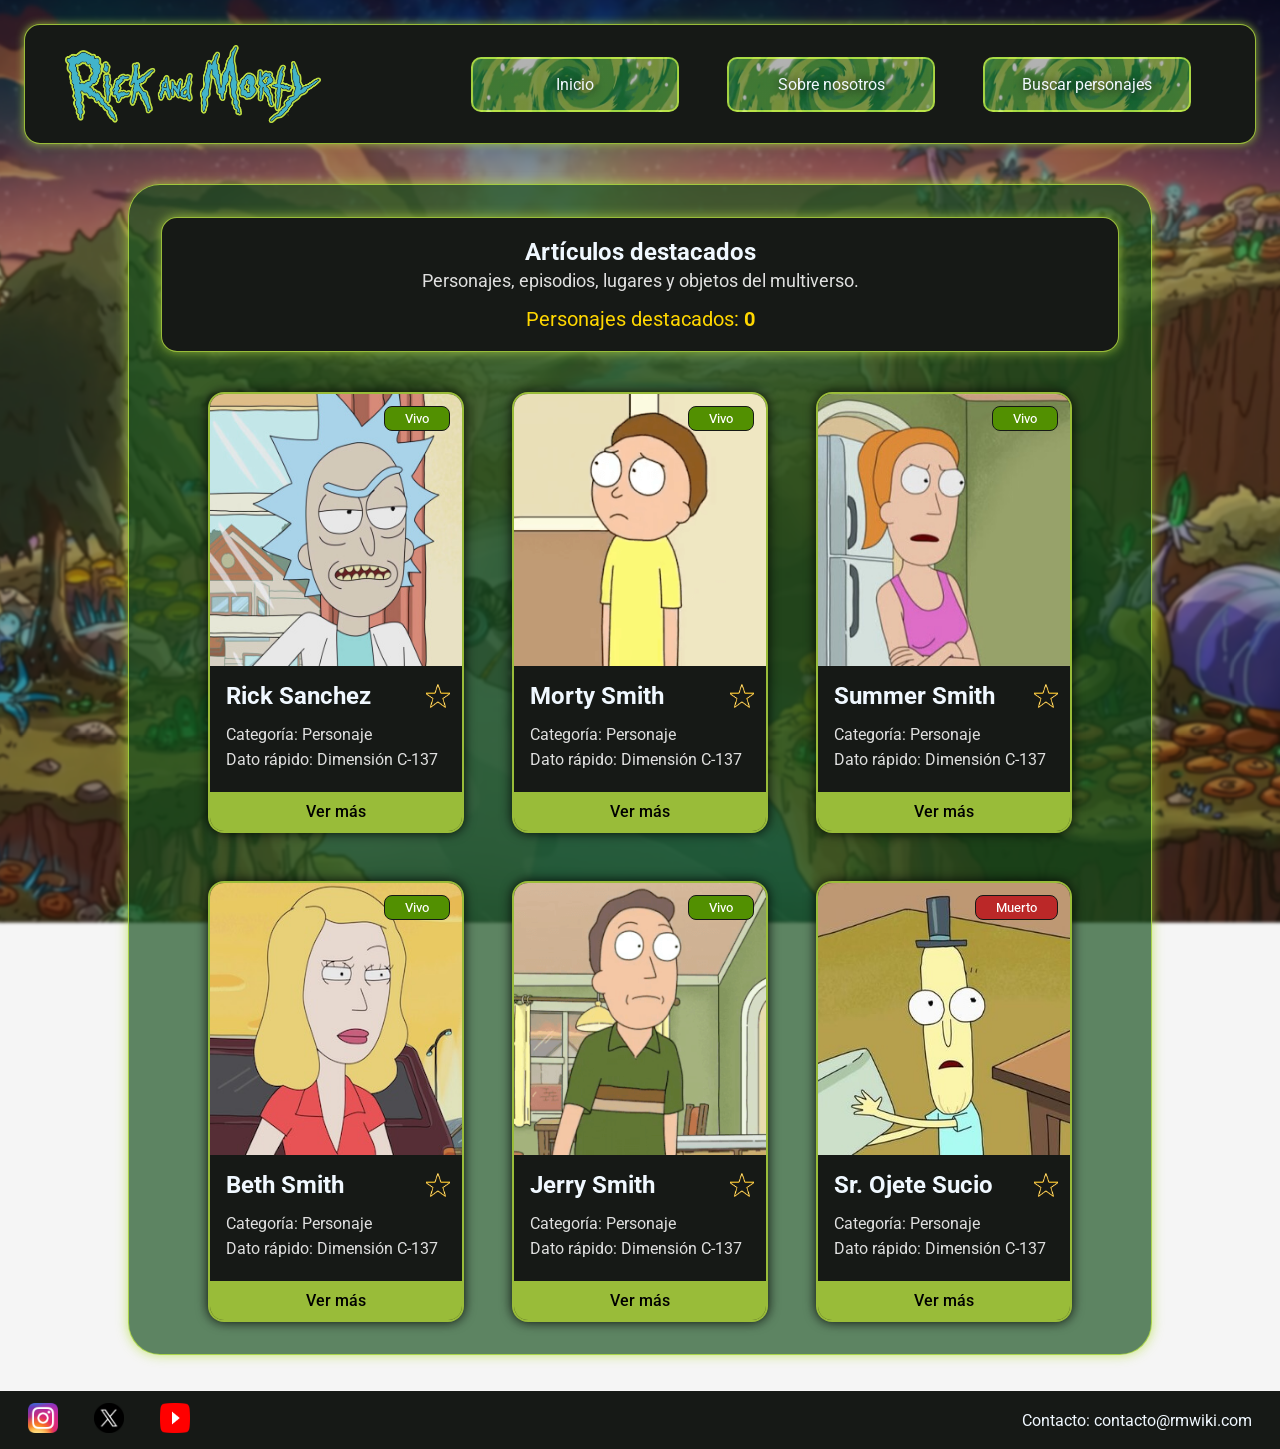
==== commit c89f7b4c: "Pulido final" ====
--- a/index.html
+++ b/index.html
@@ -16,7 +16,6 @@
   <header class="site-header">
     <a class="brand" href="index.html">
       <img class="brand__logo" src="media/logo.png">
-      <span class="brand__name">R&M Wiki</span>
     </a>
 
     <nav class="site-nav">
--- a/css/styles.css
+++ b/css/styles.css
@@ -165,7 +165,8 @@
 }
 
 .page-hero__subtitle {
-  font-size: 1.25rem;
+  font-size: 1.15rem;
+  margin-top: 0.25rem;
   color: rgba(255, 255, 255, 0.861);
 }
 
@@ -249,14 +250,14 @@
 
   border: none;
 
-  transition: background-color 0.2s ease, transform 0.25s ease;
+  transition: background-color 0.2s ease, transform 0.15s ease;
 }
 
 .btn:hover {
   background-color: #c2ee48;
   box-shadow: 0px 0px 0.5rem #a0c735;
 
-  transform: translateY(-1px) scale(1.1);
+  transform: translateY(-3px) scale(1.1);
 
   font-weight: 600;
 }
@@ -438,14 +439,14 @@
   border-radius: 16px;
   border: none;
 
-  transition: background-color 0.2s ease, transform 0.25s ease;
+  transition: background-color 0.2s ease, transform 0.15s ease;
 }
 
 .btn_detalle:hover {
   background-color: #c2ee48;
   box-shadow: 0px 0px 0.5rem #a0c735;
 
-  transform: translateY(-1px);
+  transform: translateY(-3px);
 
   font-weight: 500;
 }
@@ -471,14 +472,14 @@
   border-radius: 16px;
   border: none;
 
-  transition: background-color 0.2s ease, transform 0.25s ease;
+  transition: background-color 0.2s ease, transform 0.15s ease;
 }
 
 .boton__largo:hover {
   background-color: #c2ee48;
   box-shadow: 0px 0px 0.5rem #a0c735;
 
-  transform: translateY(-2px);
+  transform: translateY(-3px);
 
   font-weight: 600;
 }
@@ -603,7 +604,7 @@
 }
 
 .about__text {
-  font-size: 1.25rem;
+  font-size: 1.15rem;
 }
 
 .about__title {
@@ -612,10 +613,10 @@
 }
 
 .about__list {
-  padding: 1.25rem;
+  padding: 2rem;
   width: 100%;
 
-  font-size: 1.25rem;
+  font-size: 1.15rem;
 
   background-color: #181a1c;
   box-shadow: 0px 0px 0.5rem #b4de42bc;
@@ -786,6 +787,11 @@
   margin-top: 3.50rem;
 }
 
+.estilo__barra input,
+.estilo__barra select,
+.estilo__barra textarea {
+  margin-bottom: 1.25rem;
+}
 
 /* =========================
     FOOTER
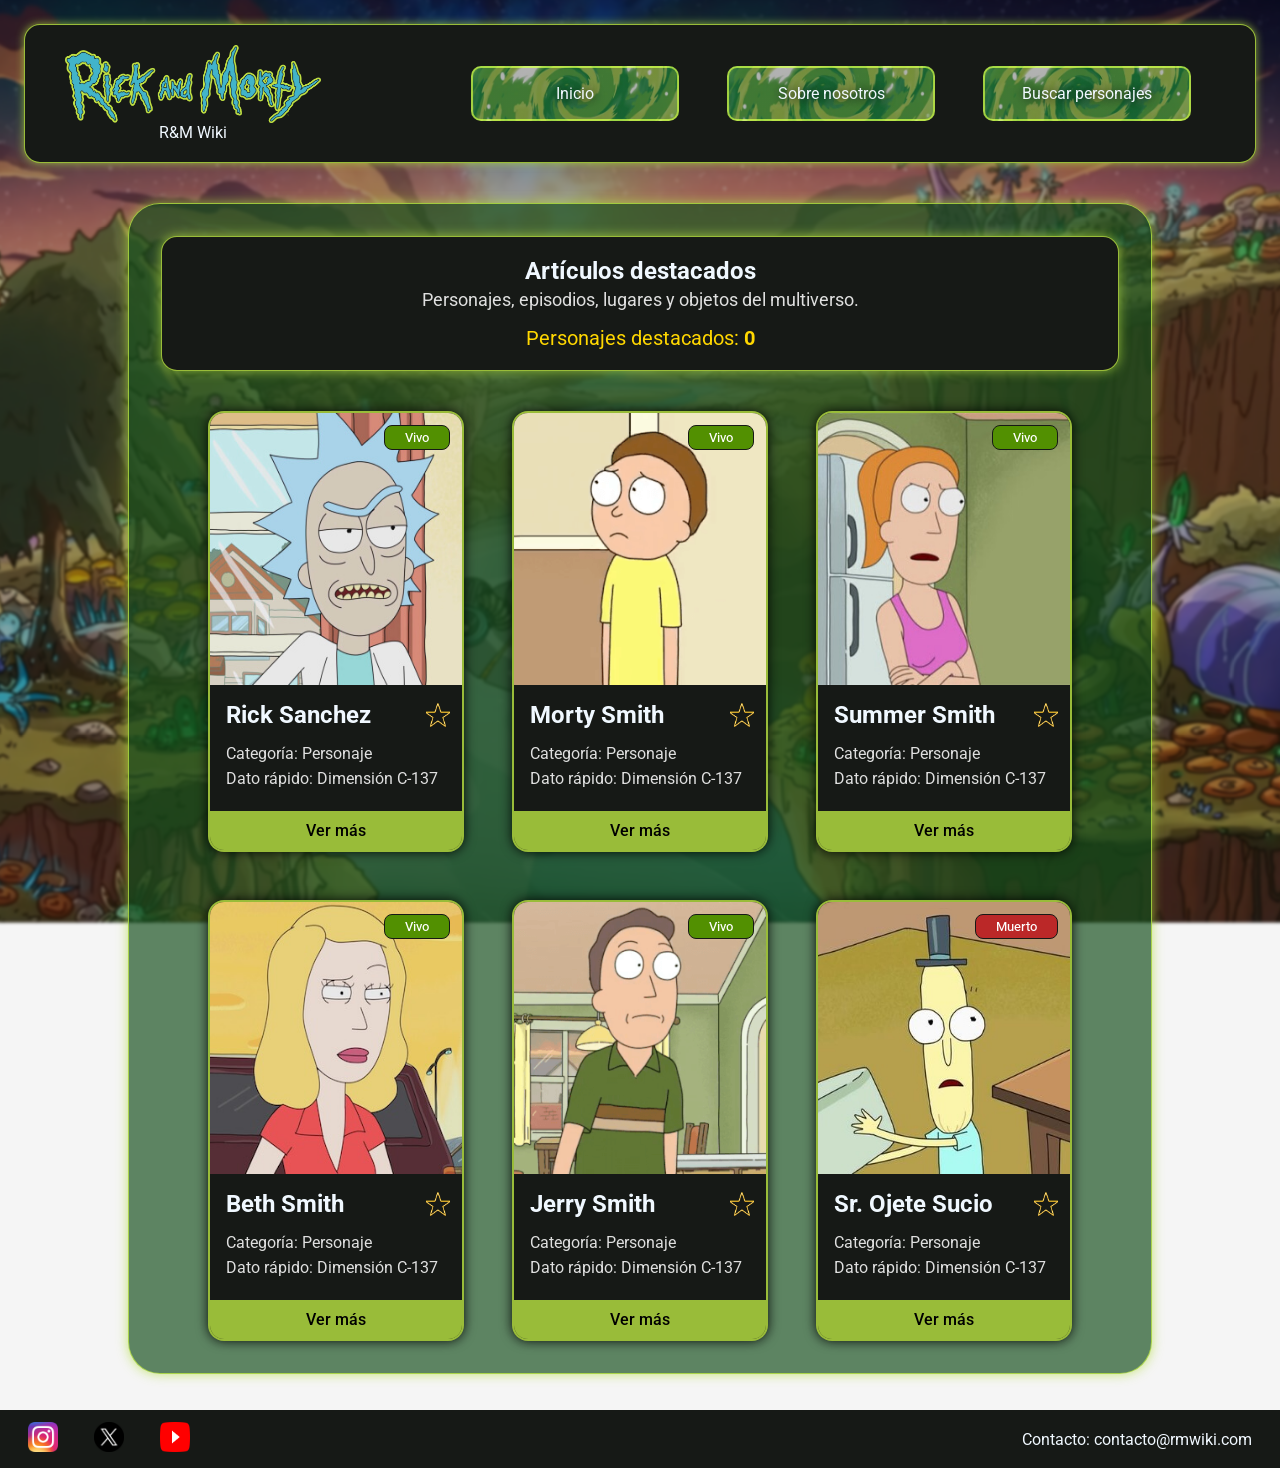
==== commit a1eb342f: "Arreglado faltaba nombre de la marca en index" ====
--- a/index.html
+++ b/index.html
@@ -16,6 +16,7 @@
   <header class="site-header">
     <a class="brand" href="index.html">
       <img class="brand__logo" src="media/logo.png">
+      <span class="brand__name">R&M Wiki</span>
     </a>
 
     <nav class="site-nav">
